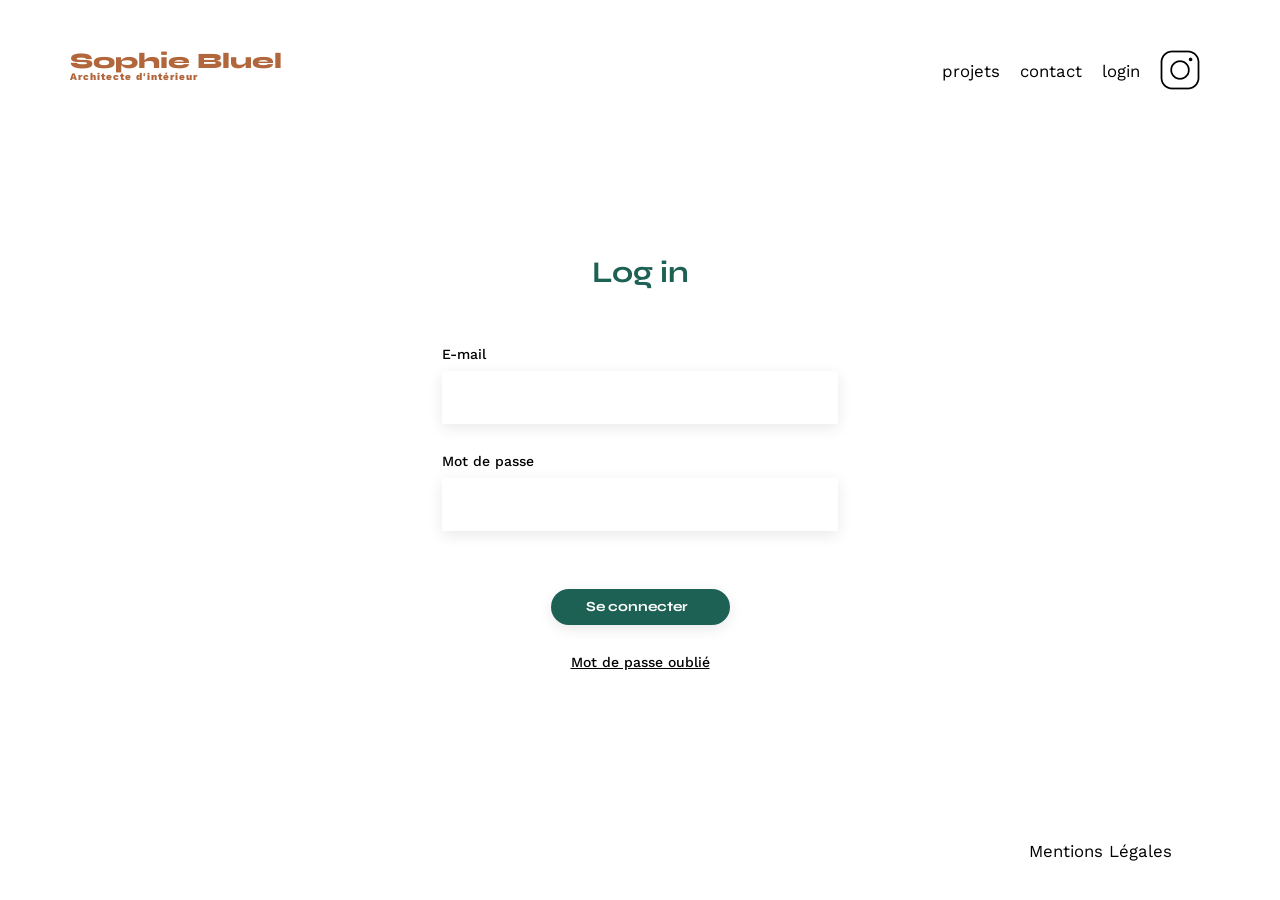
==== FrontEnd/login.html @ 72757a34 "Login create login.html and visual components" ====
<!DOCTYPE html>
<html lang="fr">
<head>
    <meta charset="UTF-8">
    <title>Sophie Bluel - Architecte d'intérieur</title>
    <meta name="viewport" content="width=device-width, initial-scale=1.0">
    <link rel="preconnect" href="https://fonts.googleapis.com">
    <link rel="preconnect" href="https://fonts.gstatic.com" crossorigin>
    <link href="https://fonts.googleapis.com/css2?family=Syne:wght@700;800&family=Work+Sans&display=swap" rel="stylesheet">
    <meta name="description" content="">
    <link rel="stylesheet" href="./assets/style.css">
</head>
<body>
    <header>
        <h1>Sophie Bluel <span>Architecte d'intérieur</span></h1>
        <nav>
            <ul>
                <li>projets</li>
                <li>contact</li>
                <li>login</li>
                <li><img src="./assets/icons/instagram.png" alt="Instagram"></li>
            </ul>
        </nav>
    </header>
    <main>
        <section id="login">
            <h2>Log in</h2>
            <form action="#" method="post">
                <label for="email">E-mail</label>
                <input type="email" name="email" id="email">
                <label for="password">Mot de passe</label>
                <input type="password" name="password" id="password">
                <input type="submit" value="Se connecter">
            </form>
            <a href="#">Mot de passe oublié</a>
        </section>
    </main>

    <footer>
        <nav>
            <ul>
                <li>Mentions Légales</li>
            </ul>
        </nav>
    </footer>
</body>

</html>
---- FrontEnd/assets/style.css ----
/* http://meyerweb.com/eric/tools/css/reset/
   v2.0 | 20110126
   License: none (public domain)
*/

html, body, div, span, applet, object, iframe,
h1, h2, h3, h4, h5, h6, p, blockquote, pre,
a, abbr, acronym, address, big, cite, code,
del, dfn, em, img, ins, kbd, q, s, samp,
small, strike, strong, sub, sup, tt, var,
b, u, i, center,
dl, dt, dd, ol, ul, li,
fieldset, form, label, legend,
table, caption, tbody, tfoot, thead, tr, th, td,
article, aside, canvas, details, embed,
figure, figcaption, footer, header, hgroup,
menu, nav, output, ruby, section, summary,
time, mark, audio, video {
	margin: 0;
	padding: 0;
	border: 0;
	font-size: 100%;
	font: inherit;
	vertical-align: baseline;
}
/* HTML5 display-role reset for older browsers */
article, aside, details, figcaption, figure,
footer, header, hgroup, menu, nav, section {
	display: block;
}
body {
	line-height: 1;
}
ol, ul {
	list-style: none;
}
blockquote, q {
	quotes: none;
}
blockquote:before, blockquote:after,
q:before, q:after {
	content: '';
	content: none;
}
table {
	border-collapse: collapse;
	border-spacing: 0;
}
/** end reset css**/
body {
	max-width: 1140px;
	margin:auto;
	font-family: 'Work Sans' ;
	font-size: 14px;
}
header {
	display: flex;
	justify-content: space-between;
	margin: 50px 0
}
section {
	margin: 50px 0
}

h1{
	display: flex;
	flex-direction: column;
	font-family: 'Syne';
	font-size: 22px;
	font-weight: 800;
	color: #B1663C
}

h1 > span {
	font-family: 'Work Sans';
	font-size:10px;
	letter-spacing: 0.1em;
;
}

h2{
	font-family: 'Syne';
	font-weight: 700;
	font-size: 30px;
	color: #1D6154
}
nav ul {
	display: flex;
	align-items: center;
	list-style-type: none;

}
nav li {
	padding: 0 10px;
	font-size: 1.2em;
}

li:hover {
	color: #B1663C;
}
#introduction {
	display: flex;
	align-items: center;
}
#introduction figure {
	flex: 1
}
#introduction img {
	display: block;
	margin: auto;
	width: 80%;
}

#introduction article {
	flex: 1
}
#introduction h2 {
	margin-bottom: 1em;
}

#introduction p {
	margin-bottom: 0.5em;
}
#portfolio h2 {
	text-align: center;
	margin-bottom: 1em;
}
.gallery {
	width: 100%;
	display: grid;
	grid-template-columns: 1fr 1fr 1fr;
	grid-column-gap: 20px;
	grid-row-gap: 20px;
}

.gallery img {
	width: 100%;

}
#contact {
	width: 50%;
margin: auto;
}
#contact > * {
	text-align: center;

}
#contact h2{
	margin-bottom: 20px;
}
#contact form {
	text-align: left;
	margin-top:30px;
	display: flex;
	flex-direction: column;
}

#contact input {
	height: 50px;
	font-size: 1.2em;
	border: none;
	box-shadow: 0px 4px 14px rgba(0, 0, 0, 0.09);
}
#contact label {
	margin: 2em 0 1em 0;
}
#contact textarea {
	border: none;
	box-shadow: 0px 4px 14px rgba(0, 0, 0, 0.09);
}

input[type="submit"]{
	font-family: 'Syne';
	font-weight: 700;
	color: white;
	background-color: #1D6154;
	margin : 2em auto ;
	width: 180px;
	text-align: center;
	border-radius: 60px ;
}

footer nav ul {
	display: flex;
	justify-content: flex-end;
	margin: 2em
}

.filters {
	display: flex;
	justify-content: center;
	margin-bottom: 3em;
}


.filters a {
    display: flex;
    align-items: center;
	font-family: 'Syne';
    font-size: 16px;
    font-weight: 700;
    padding: 8px 16px;
	margin: 0 5px;
	text-decoration: none;
	color: #1D6154;
    border: #1D6154 solid 1px;
    border-radius: 30px;
}

.filters a:hover {
	color: white;
    background-color: #1D6154;
}

.filters a.active {
	color: white;
	background-color: #1D6154;
}

#login {
	display: flex;
	flex-direction: column;
	justify-content: center;
	align-items: center;
	height: 650px;
}

#login h2 {
	margin-bottom: 2em;
}

#login form{
	display: flex;
	flex-direction: column;
}

#login label, a {
	font-family: 'work sans';
	font-weight: 500;
	font-size: 14px;
	color: #000;
	margin-bottom: 10px;
}

#login input {
	width: 379px;
	height: 51px;
	font-size: 18px;
	border: none;
	box-shadow: 0px 4px 14px rgba(0, 0, 0, 0.09);
	margin-bottom: 30px;
	padding-left: 15px;
}

#login input[type="submit"]{
	width: 179px;
	height: 36px;
	font-size: 14px;
	padding-left: 0px;
}
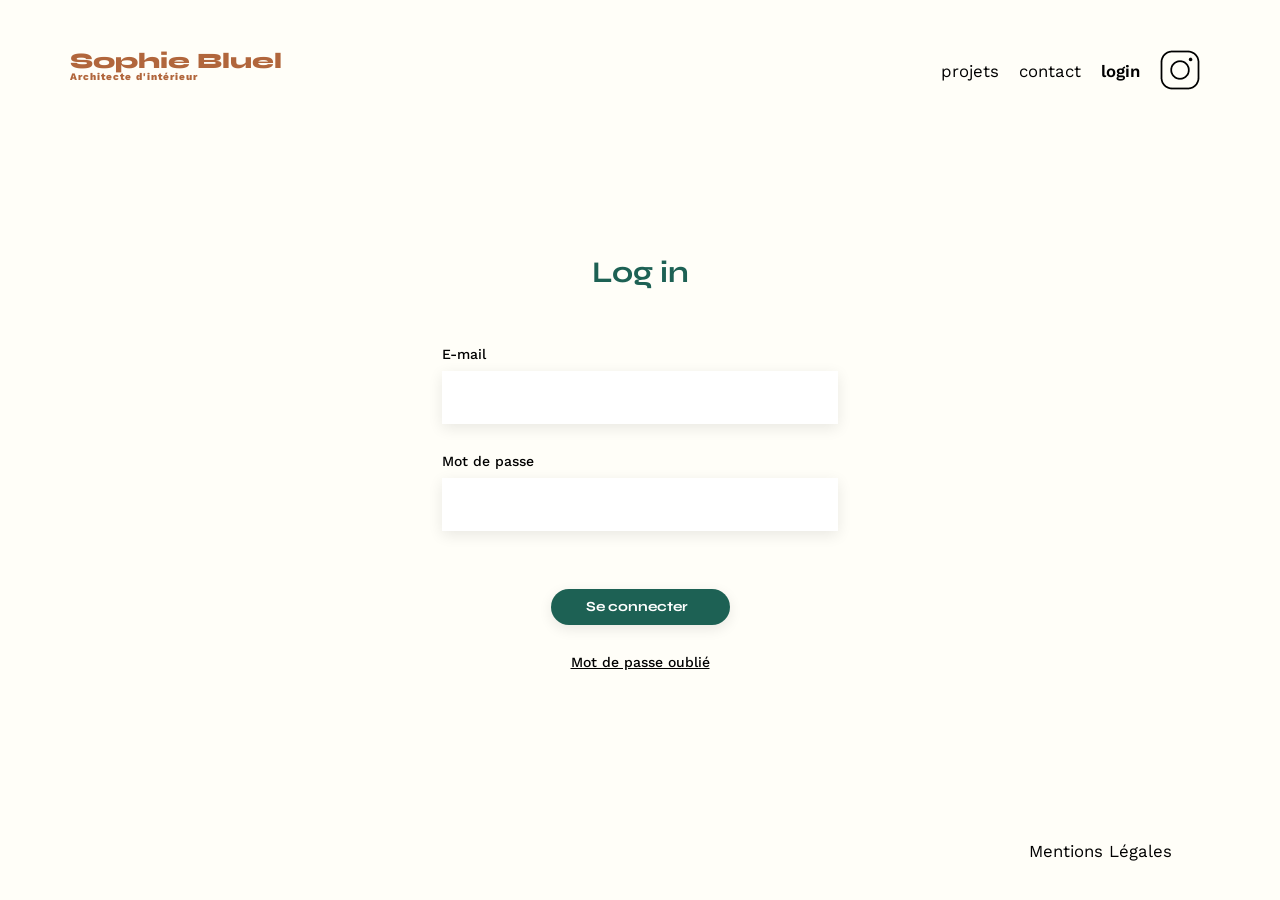
==== commit 294c2828: "Login : ajour nav btn active" ====
--- a/FrontEnd/login.html
+++ b/FrontEnd/login.html
@@ -17,7 +17,7 @@
             <ul>
                 <li>projets</li>
                 <li>contact</li>
-                <li>login</li>
+                <li class="active">login</li>
                 <li><img src="./assets/icons/instagram.png" alt="Instagram"></li>
             </ul>
         </nav>
--- a/FrontEnd/assets/style.css
+++ b/FrontEnd/assets/style.css
@@ -30,6 +30,7 @@
 }
 body {
 	line-height: 1;
+	background-color: #FFFEF8;
 }
 ol, ul {
 	list-style: none;
@@ -98,6 +99,16 @@
 li:hover {
 	color: #B1663C;
 }
+
+li.active {
+	font-weight: 600;
+}
+
+li.active:hover {
+	color:black
+}
+
+
 #introduction {
 	display: flex;
 	align-items: center;
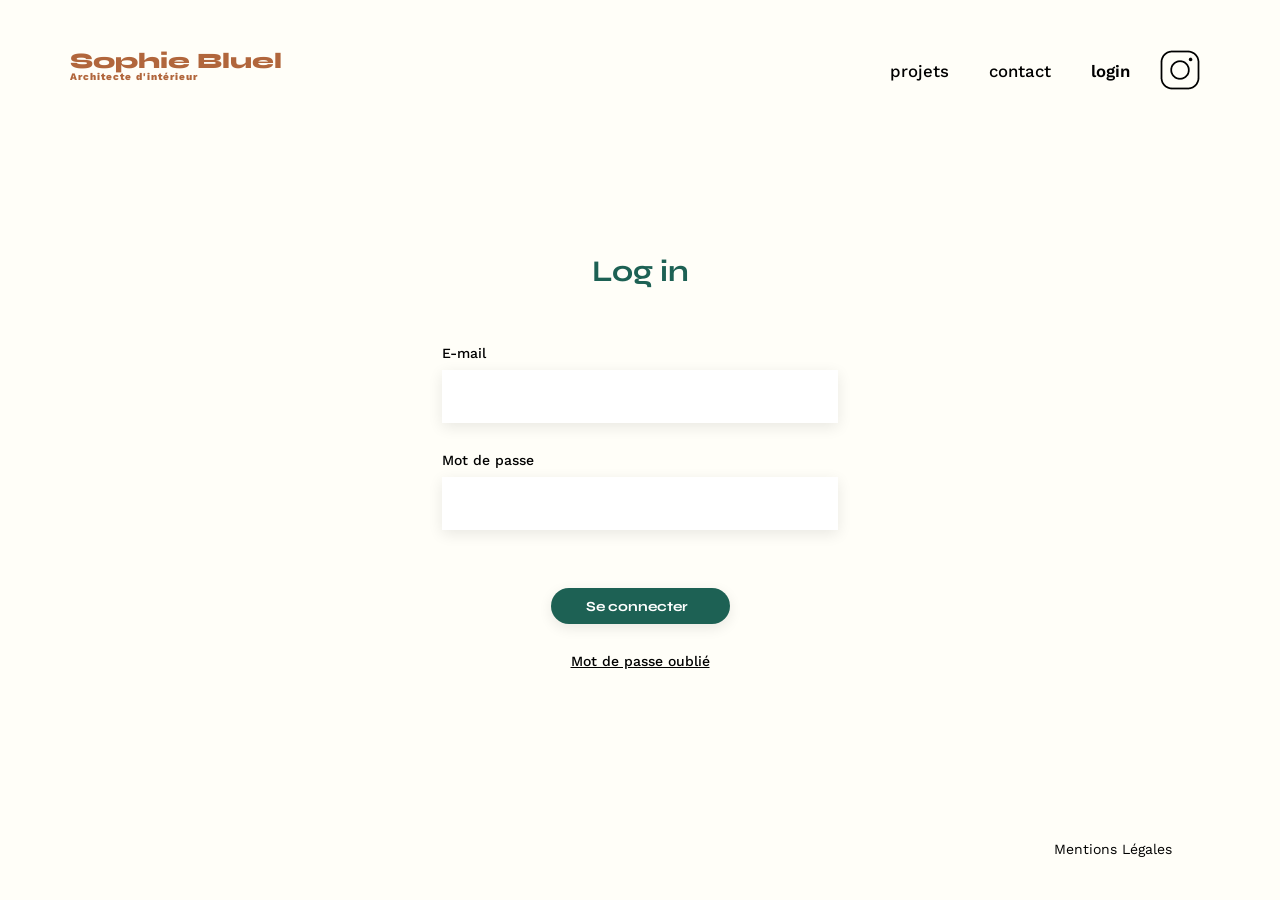
==== commit 0d456fa8: "Nav add link to the pages" ====
--- a/FrontEnd/login.html
+++ b/FrontEnd/login.html
@@ -1,23 +1,26 @@
 <!DOCTYPE html>
 <html lang="fr">
+
 <head>
     <meta charset="UTF-8">
     <title>Sophie Bluel - Architecte d'intérieur</title>
     <meta name="viewport" content="width=device-width, initial-scale=1.0">
     <link rel="preconnect" href="https://fonts.googleapis.com">
     <link rel="preconnect" href="https://fonts.gstatic.com" crossorigin>
-    <link href="https://fonts.googleapis.com/css2?family=Syne:wght@700;800&family=Work+Sans&display=swap" rel="stylesheet">
+    <link href="https://fonts.googleapis.com/css2?family=Syne:wght@700;800&family=Work+Sans&display=swap"
+        rel="stylesheet">
     <meta name="description" content="">
     <link rel="stylesheet" href="./assets/style.css">
 </head>
+
 <body>
     <header>
         <h1>Sophie Bluel <span>Architecte d'intérieur</span></h1>
         <nav>
             <ul>
-                <li>projets</li>
-                <li>contact</li>
-                <li class="active">login</li>
+                <li><a href="index.html">projets</a></li>
+                <li><a href="#">contact</a></li>
+                <li><a href="login.html" class="active">login</a></li>
                 <li><img src="./assets/icons/instagram.png" alt="Instagram"></li>
             </ul>
         </nav>
--- a/FrontEnd/assets/style.css
+++ b/FrontEnd/assets/style.css
@@ -93,18 +93,23 @@
 }
 nav li {
 	padding: 0 10px;
+}
+
+nav li a{
+	text-decoration: none;
+	padding: 0 10px;
 	font-size: 1.2em;
 }
 
-li:hover {
+nav li a:hover {
 	color: #B1663C;
 }
 
-li.active {
+nav li a.active {
 	font-weight: 600;
 }
 
-li.active:hover {
+nav li a.active:hover {
 	color:black
 }
 
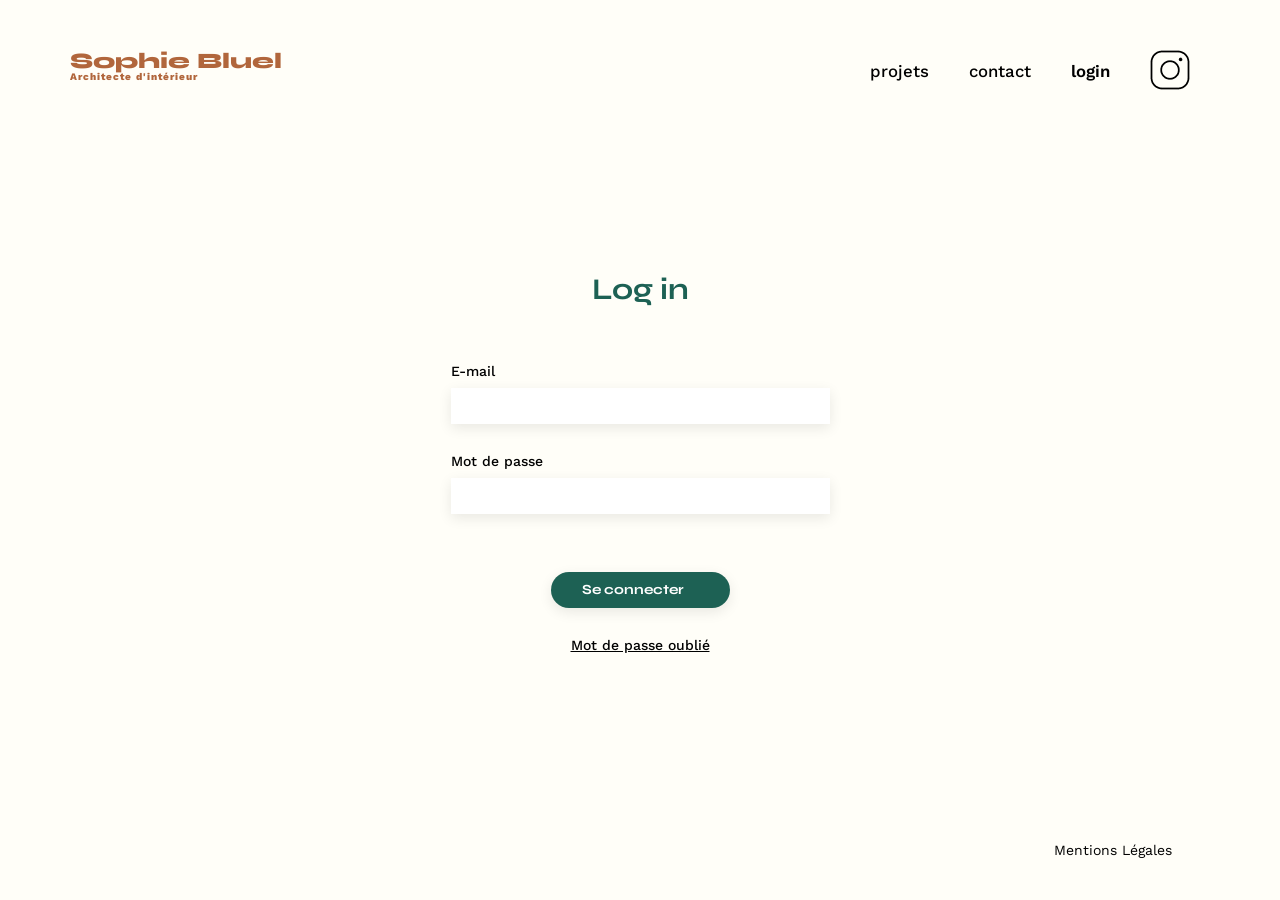
==== commit 509568ec: "Nav : ajout un lien neutre sur picto instagram" ====
--- a/FrontEnd/login.html
+++ b/FrontEnd/login.html
@@ -11,6 +11,7 @@
         rel="stylesheet">
     <meta name="description" content="">
     <link rel="stylesheet" href="./assets/style.css">
+    <script type="module" src="./assets/login.js" defer></script>
 </head>
 
 <body>
@@ -21,14 +22,14 @@
                 <li><a href="index.html">projets</a></li>
                 <li><a href="#">contact</a></li>
                 <li><a href="login.html" class="active">login</a></li>
-                <li><img src="./assets/icons/instagram.png" alt="Instagram"></li>
+                <li><a href="#"><img src="./assets/icons/instagram.png" alt="Instagram"></a></li>
             </ul>
         </nav>
     </header>
     <main>
         <section id="login">
             <h2>Log in</h2>
-            <form action="#" method="post">
+            <form action="#" method="post" class="login-form">
                 <label for="email">E-mail</label>
                 <input type="email" name="email" id="email">
                 <label for="password">Mot de passe</label>
--- a/FrontEnd/assets/style.css
+++ b/FrontEnd/assets/style.css
@@ -28,6 +28,7 @@
 footer, header, hgroup, menu, nav, section {
 	display: block;
 }
+
 body {
 	line-height: 1;
 	background-color: #FFFEF8;
@@ -48,141 +49,28 @@
 	border-spacing: 0;
 }
 /** end reset css**/
-body {
-	max-width: 1140px;
-	margin:auto;
-	font-family: 'Work Sans' ;
-	font-size: 14px;
-}
-header {
-	display: flex;
-	justify-content: space-between;
-	margin: 50px 0
-}
-section {
-	margin: 50px 0
-}
-
-h1{
-	display: flex;
-	flex-direction: column;
-	font-family: 'Syne';
-	font-size: 22px;
-	font-weight: 800;
-	color: #B1663C
-}
-
-h1 > span {
-	font-family: 'Work Sans';
-	font-size:10px;
-	letter-spacing: 0.1em;
-;
-}
-
-h2{
-	font-family: 'Syne';
-	font-weight: 700;
-	font-size: 30px;
-	color: #1D6154
-}
-nav ul {
-	display: flex;
-	align-items: center;
-	list-style-type: none;
-
-}
-nav li {
-	padding: 0 10px;
-}
-
-nav li a{
-	text-decoration: none;
-	padding: 0 10px;
-	font-size: 1.2em;
-}
-
-nav li a:hover {
-	color: #B1663C;
-}
-
-nav li a.active {
-	font-weight: 600;
-}
-
-nav li a.active:hover {
-	color:black
-}
-
-
-#introduction {
-	display: flex;
-	align-items: center;
-}
-#introduction figure {
-	flex: 1
-}
-#introduction img {
-	display: block;
-	margin: auto;
-	width: 80%;
-}
-
-#introduction article {
-	flex: 1
-}
-#introduction h2 {
-	margin-bottom: 1em;
-}
-
-#introduction p {
-	margin-bottom: 0.5em;
-}
-#portfolio h2 {
-	text-align: center;
-	margin-bottom: 1em;
-}
-.gallery {
-	width: 100%;
-	display: grid;
-	grid-template-columns: 1fr 1fr 1fr;
-	grid-column-gap: 20px;
-	grid-row-gap: 20px;
-}
-
-.gallery img {
-	width: 100%;
-
-}
-#contact {
-	width: 50%;
-margin: auto;
-}
-#contact > * {
-	text-align: center;
-
-}
-#contact h2{
-	margin-bottom: 20px;
-}
-#contact form {
-	text-align: left;
-	margin-top:30px;
-	display: flex;
-	flex-direction: column;
-}
-
-#contact input {
-	height: 50px;
-	font-size: 1.2em;
+
+
+/* --------------------------------- Global styles --------------------------------- */
+label, a, input, select {
+	font-family: 'work sans';
+	font-weight: 500;
+	font-size: 14px;
+	color: #000;
+}
+
+label {
+	margin-bottom: 10px;
+}
+
+input, select {
+	width: 100%;
+	height: 36px;
 	border: none;
 	box-shadow: 0px 4px 14px rgba(0, 0, 0, 0.09);
-}
-#contact label {
-	margin: 2em 0 1em 0;
-}
-#contact textarea {
-	border: none;
-	box-shadow: 0px 4px 14px rgba(0, 0, 0, 0.09);
+	padding-left: 15px;
+	padding-right: 15px;
+	box-sizing: border-box;
 }
 
 input[type="submit"]{
@@ -196,11 +84,206 @@
 	border-radius: 60px ;
 }
 
+section {
+	margin: 50px 0
+}
+
 footer nav ul {
 	display: flex;
 	justify-content: flex-end;
 	margin: 2em
 }
+
+
+h1{
+	display: flex;
+	flex-direction: column;
+	font-family: 'Syne';
+	font-size: 22px;
+	font-weight: 800;
+	color: #B1663C
+}
+
+h1 > span {
+	font-family: 'Work Sans';
+	font-size:10px;
+	letter-spacing: 0.1em;
+;
+}
+
+h2{
+	font-family: 'Syne';
+	font-weight: 700;
+	font-size: 30px;
+	color: #1D6154
+}
+
+
+/* --------------------------------- BODY --------------------------------- */
+body {
+	max-width: 1140px;
+	margin:auto;
+	font-family: 'Work Sans' ;
+	font-size: 14px;
+}
+
+/* --------------------------------- HEADER --------------------------------- */
+header {
+	display: flex;
+	justify-content: space-between;
+	margin: 50px 0
+}
+
+
+.header-edit{
+	display: flex;
+	justify-content: center;
+	align-items: center;
+	font-family: 'Work Sans';
+	font-weight: 400;;
+	font-size:16px;
+	color:white;
+	background-color: black;
+	height: 59px;
+}
+
+.header-edit i{
+	margin-right: 8px;
+}
+
+/* --------------------------------- NAVIGATION --------------------------------- */
+nav ul {
+	display: flex;
+	align-items: center;
+	list-style-type: none;
+
+}
+nav li {
+	padding: 0 10px;
+}
+
+nav li a{
+	font-family: 'work sans';
+	font-weight: 500;
+	font-size: 14px;
+	color: #000;
+	text-decoration: none;
+	padding: 0 10px;
+	font-size: 1.2em;
+}
+
+nav li a:hover {
+	color: #B1663C;
+}
+
+nav li a.active {
+	font-weight: 600;
+}
+
+nav li a.active:hover {
+	color:black
+}
+
+
+/* --------------------------------- INTRO --------------------------------- */
+#introduction {
+	display: flex;
+	align-items: center;
+}
+#introduction figure {
+	flex: 1
+}
+#introduction img {
+	display: block;
+	margin: auto;
+	width: 80%;
+}
+
+#introduction article {
+	flex: 1
+}
+#introduction h2 {
+	margin-bottom: 1em;
+}
+
+#introduction p {
+	margin-bottom: 0.5em;
+}
+
+
+/* --------------------------------- PORTFOLIO --------------------------------- */
+.portfolio-title {
+	display: flex;
+	justify-content: center;
+}
+
+.portfolio-title .edit-mode{
+	margin-top: 10px;
+	margin-left: 12px;
+}
+
+.portfolio-title a{
+	text-decoration: none;
+	font-family: 'Work Sans';
+	font-weight: 400;
+	font-size: 14px;
+}
+
+#portfolio h2 {
+	text-align: center;
+	margin-bottom: 1em;
+}
+
+
+/* --------------------------------- GALLERY --------------------------------- */
+.gallery {
+	width: 100%;
+	display: grid;
+	grid-template-columns: 1fr 1fr 1fr;
+	grid-column-gap: 20px;
+	grid-row-gap: 20px;
+}
+
+.gallery img {
+	width: 100%;
+
+}
+
+
+/* --------------------------------- CONTACT FORM --------------------------------- */
+#contact {
+	width: 50%;
+margin: auto;
+}
+#contact > * {
+	text-align: center;
+
+}
+#contact h2{
+	margin-bottom: 20px;
+}
+#contact form {
+	text-align: left;
+	margin-top:30px;
+	display: flex;
+	flex-direction: column;
+}
+
+#contact input {
+	height: 50px;
+	font-size: 1.2em;
+	border: none;
+	box-shadow: 0px 4px 14px rgba(0, 0, 0, 0.09);
+}
+#contact label {
+	margin: 2em 0 1em 0;
+}
+#contact textarea {
+	border: none;
+	box-shadow: 0px 4px 14px rgba(0, 0, 0, 0.09);
+}
+
+/* --------------------------------- FILTERS --------------------------------- */
 
 .filters {
 	display: flex;
@@ -233,6 +316,8 @@
 	background-color: #1D6154;
 }
 
+
+/* --------------------------------- LOGIN PAGE --------------------------------- */
 #login {
 	display: flex;
 	flex-direction: column;
@@ -248,24 +333,16 @@
 #login form{
 	display: flex;
 	flex-direction: column;
-}
-
-#login label, a {
-	font-family: 'work sans';
-	font-weight: 500;
-	font-size: 14px;
-	color: #000;
+	width: 379px;
+}
+
+
+#login a {
 	margin-bottom: 10px;
 }
 
 #login input {
-	width: 379px;
-	height: 51px;
-	font-size: 18px;
-	border: none;
-	box-shadow: 0px 4px 14px rgba(0, 0, 0, 0.09);
 	margin-bottom: 30px;
-	padding-left: 15px;
 }
 
 #login input[type="submit"]{
@@ -276,3 +353,194 @@
 }
 
 
+/* --------------------------------- MODAL WINDOW --------------------------------- */
+.open-modal-btn {
+	font-family: 'work sans';
+	font-weight: 500;
+	font-size: 14px;
+	color: #000;
+}
+
+.modal-overlay {
+	position: fixed;
+	z-index: 1;
+	left: 0;
+	top: 0;
+	width: 100%;
+	height: 100%;
+	overflow: auto;
+	background-color: rgba(0,0,0,0.3);
+}
+
+.modal-content {
+	background-color: white;
+	margin: 15% auto;
+	padding: 20px;
+	width: 630px;
+	height: 670px;
+	border-radius: 10px;
+	box-sizing: border-box;
+}
+
+.modal-galerie-photo{
+	width:100%;
+	display: flex;
+	flex-direction: column;
+	align-items: center;
+}
+
+.modal-header {
+	display: flex;
+	flex-direction: column;
+	width: 100%;
+	margin-bottom: 40px;
+}
+
+.modal-nav {
+	display: flex;
+	justify-content: space-between;
+	width: 100%;
+	color: black;
+}
+
+.modal-nav a {
+	color: #000;
+	text-decoration: none;
+}
+
+.modal-nav .close-modal-btn {
+	font-size: 32px;
+	margin-right: 10px;
+}
+
+.modal-nav .fa-arrow-left {
+	font-size: 24px;
+	margin-left: 10px;
+}
+
+.modal-header h2 {
+	text-align: center;
+	font-family: 'work sans';
+	font-weight: 400;
+	font-size: 26px;
+	color: black;
+}
+
+.modal-body {
+	display: flex;
+	flex-wrap: wrap;
+	align-content: flex-start;
+	gap: 10px;
+	width:422px;
+	height: 440px;
+	border-bottom: #B3B3B3 solid 1px;
+}
+
+.modal-body figure {
+	display: flex;
+	justify-content: right;
+	height: 102px;
+}
+
+.modal-delete-btn {
+	position:absolute;
+	color:white;
+	font-size: 9px;
+	margin: 5px;
+	padding:4px 3px;
+	background-color: black;
+	border-radius: 3px;
+}
+
+.modal-footer {
+	display: flex;
+	justify-content: center;
+	align-items: center;
+	width: 100%;
+	height: 115px;
+}
+
+.modal-footer a {
+	display: flex;
+	align-items: center;
+	justify-content: center;
+	font-family: 'Syne';
+	font-weight: 700;
+	color: white;
+	background-color: #1D6154;
+	width: 180px;
+	height: 36px;
+	text-decoration: none;
+	border-radius: 60px;
+}
+
+.modal-ajout-photo{
+	width:100%;
+	display: flex;
+	flex-direction: column;
+	align-items: center;
+}
+
+.modal-body-ajout-photo{
+	display: flex;
+	flex-direction: column;
+	width:420px;
+	height: 440px;
+	border-bottom: #B3B3B3 solid 1px;
+}
+
+.modal-champs-ajout-photo{
+	display: flex;
+	flex-direction: column;
+	justify-content: center;
+	align-items: center;
+	width: 100%;
+	height: 169px;
+	background-color: #E8F1F6;
+	margin-bottom: 40px;
+}
+
+.image-upload-container {
+	display: flex;
+	flex-direction: column;
+	align-items: center;
+}
+
+.image-upload-container .fa-image{
+	font-size: 68px;
+	color: #B3B3B3;
+	margin-bottom: 10px;
+}
+
+.modal-upload-btn{
+	z-index: 0;
+	display: flex;
+	align-items: center;
+	justify-content: center;
+	font-family: 'Syne';
+	font-weight: 500;
+	font-size: 14px;
+	color: #306685;
+	background-color: #CBD6DC;
+	width: 180px;
+	height: 36px;
+	text-decoration: none;
+	border: none;
+	border-radius: 60px;
+	margin-bottom: 10px;
+}
+
+.modal-upload-btn input[type="file"]{
+	position: absolute;
+	z-index: 1;
+	opacity: 0;
+}
+
+.modal-body-ajout-photo input {
+	margin-bottom: 30px;
+}
+
+.modal-valider-btn:disabled {
+	background-color: #A7A7A7;
+	cursor: not-allowed;
+};
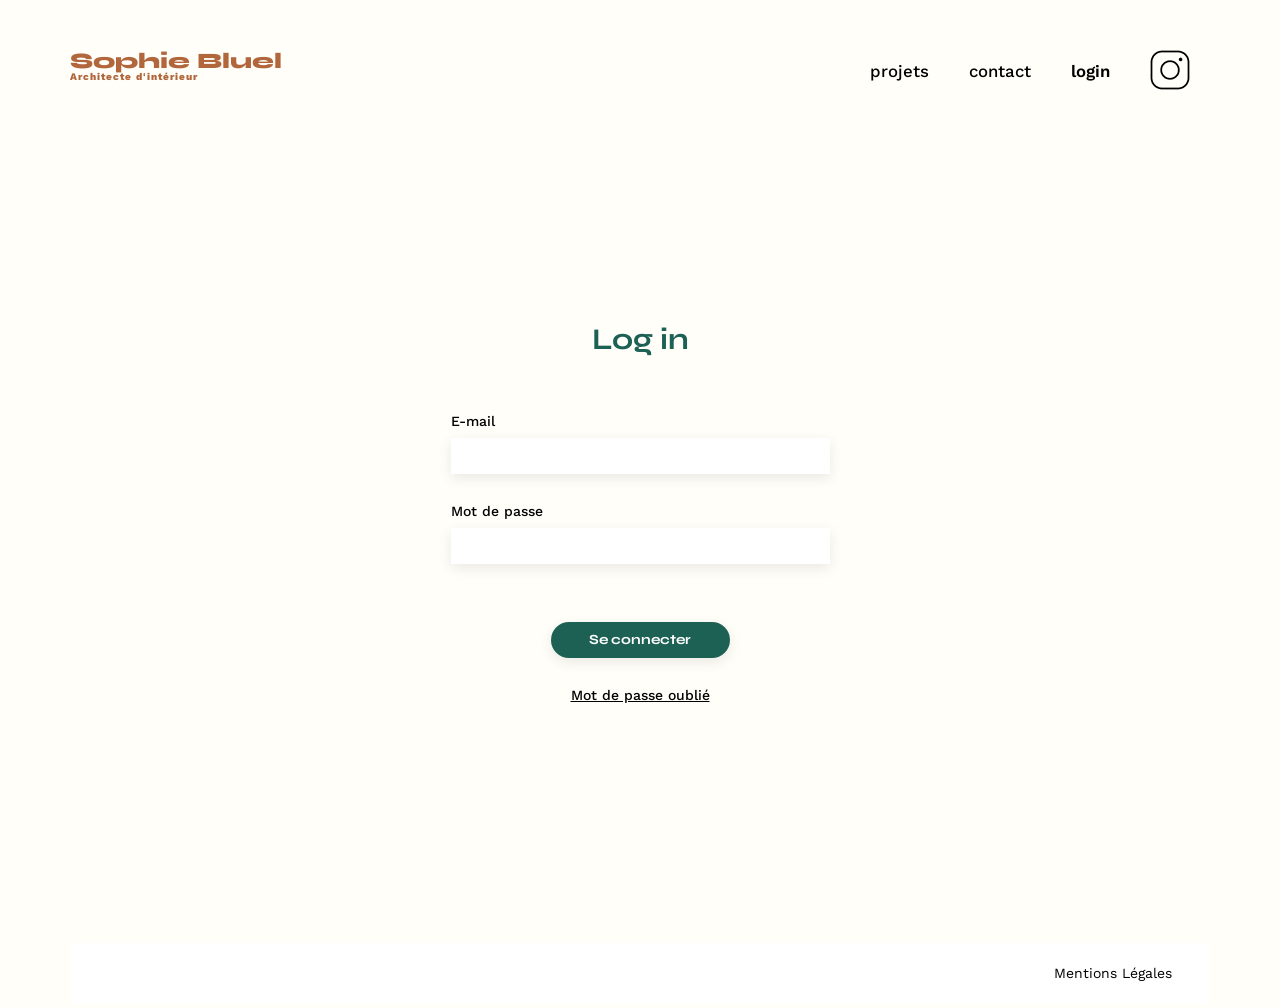
==== commit 6a86010e: "Project : retire le defer à l'appel des fichiers js" ====
--- a/FrontEnd/login.html
+++ b/FrontEnd/login.html
@@ -11,7 +11,7 @@
         rel="stylesheet">
     <meta name="description" content="">
     <link rel="stylesheet" href="./assets/style.css">
-    <script type="module" src="./assets/login.js" defer></script>
+    <script type="module" src="./assets/login.js"></script>
 </head>
 
 <body>
--- a/FrontEnd/assets/style.css
+++ b/FrontEnd/assets/style.css
@@ -85,7 +85,7 @@
 }
 
 section {
-	margin: 50px 0
+	margin: 100px 0
 }
 
 footer nav ul {
@@ -231,7 +231,7 @@
 
 #portfolio h2 {
 	text-align: center;
-	margin-bottom: 1em;
+	margin-bottom: 40px;
 }
 
 
@@ -317,6 +317,16 @@
 }
 
 
+/* --------------------------------- FOOTER --------------------------------- */
+footer {
+	display: flex;
+	justify-content: right;
+	align-items: center;
+	background-color: white;
+	height: 60px;
+}
+
+
 /* --------------------------------- LOGIN PAGE --------------------------------- */
 #login {
 	display: flex;
@@ -349,7 +359,6 @@
 	width: 179px;
 	height: 36px;
 	font-size: 14px;
-	padding-left: 0px;
 }
 
 
@@ -468,7 +477,7 @@
 	font-weight: 700;
 	color: white;
 	background-color: #1D6154;
-	width: 180px;
+	width: 237px;
 	height: 36px;
 	text-decoration: none;
 	border-radius: 60px;
